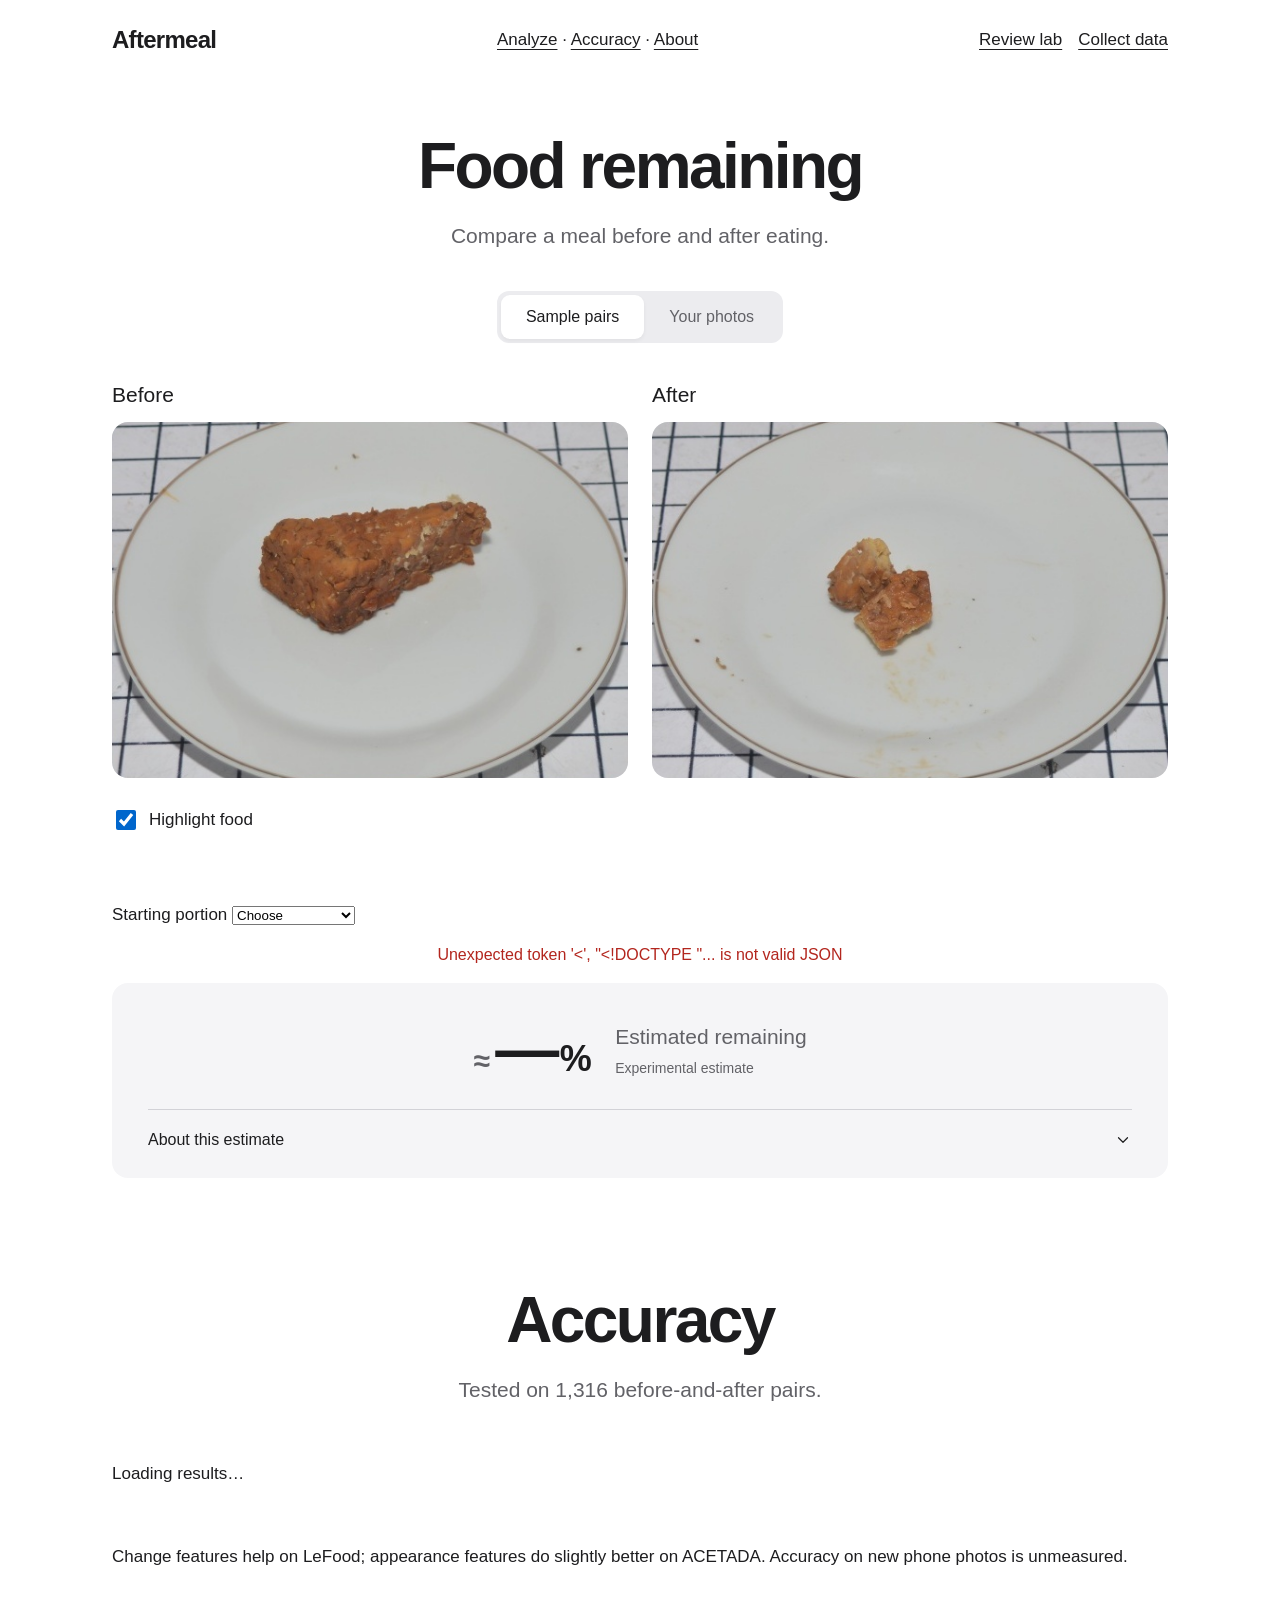
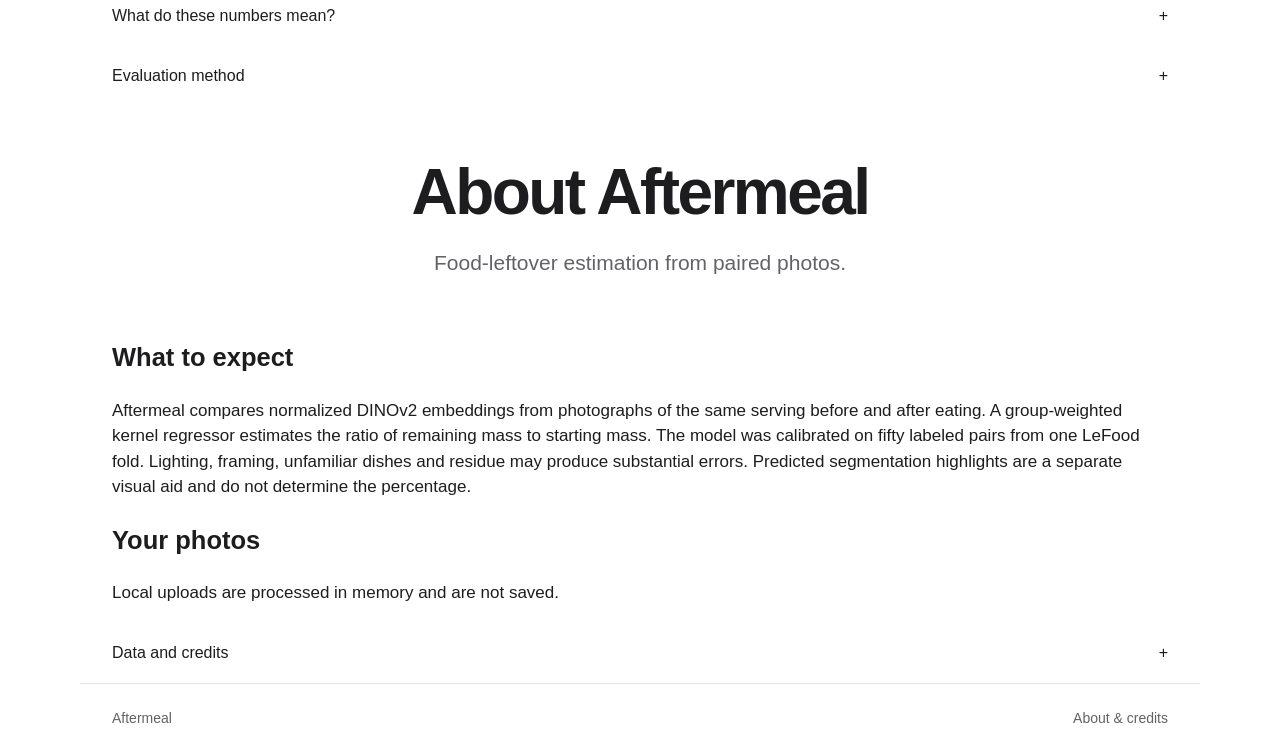
==== web/index.html @ 1f133460 "Replace gallery diagnostics with concise dish labels" ====
<!doctype html>
<html lang="en">
<head>
  <meta charset="utf-8"><meta name="viewport" content="width=device-width, initial-scale=1">
  <meta name="theme-color" content="#ffffff"><title>Aftermeal — Food remaining</title>
  <meta name="description" content="Compare before-and-after meal photos, inspect experimental food highlights, and explore a reproducible benchmark of leftover estimation.">
  <link rel="icon" href="data:,"><link rel="stylesheet" href="/web/style.css">
  <script src="/web/app.js" type="module"></script>
</head>
<body data-source="examples">
<svg class="icon-defs" xmlns="http://www.w3.org/2000/svg" aria-hidden="true"><defs>
<symbol id="i-arrow" viewBox="0 0 24 24"><path d="M5 12h14m-6-6 6 6-6 6"/></symbol>
<symbol id="i-upload" viewBox="0 0 24 24"><path d="M12 16V3m-5 5 5-5 5 5M4 16v5h16v-5"/></symbol>
</defs></svg>
<a class="skip-link" href="#main">Workspace</a>
<header class="header">
 <a class="brand" href="#analyze" aria-label="Aftermeal home"><span>Aftermeal</span></a>
 <nav><a href="#view-analyze">Analyze</a> · <a href="#view-benchmark">Accuracy</a> · <a href="#view-about">About</a></nav>
<nav class="project-tools"><a href="/lab">Review lab</a><a href="/capture">Collect data</a></nav></header>
<main id="main" tabindex="-1">
<section id="view-analyze" role="tabpanel" aria-label="Analyze">
 <div class="page-heading"><h1>Food remaining</h1><p>Compare a meal before and after eating.</p></div>
 <div class="workspace">
  <section class="pair-workspace" aria-label="Photo pair analysis">
   <div class="workspace-toolbar"><div class="mode-switch" aria-label="Image source"><button id="mode-examples" aria-pressed="true">Sample pairs</button><button id="mode-upload" aria-pressed="false">Your photos</button></div></div>
   <p id="public-mode-note" class="public-mode-note" hidden>Choose a sample below.</p>
   <div class="photos">
    <div class="photo-column"><div class="photo-heading"><h2>Before</h2></div><label class="photo" id="before-zone"><span class="empty-photo"><svg class="icon"><use href="#i-upload"/></svg><strong>Add before photo</strong></span><img id="before-image" src="/examples/images/L492_before.jpg" alt="Meal before eating"><input id="before-input" type="file" accept="image/jpeg,image/png" aria-label="Choose before photo"><span class="photo-edit">Change photo</span></label></div>
    <div class="photo-column"><div class="photo-heading"><h2>After</h2></div><label class="photo" id="after-zone"><span class="empty-photo"><svg class="icon"><use href="#i-upload"/></svg><strong>Add after photo</strong></span><img id="after-image" src="/examples/images/L492_after.jpg" alt="The same meal after eating"><input id="after-input" type="file" accept="image/jpeg,image/png" aria-label="Choose after photo"><span class="photo-edit">Change photo</span></label></div>
   </div>
   <div id="highlight-controls" class="highlight-controls"><label><input id="show-highlight" type="checkbox" checked> Highlight food</label><p id="highlight-status" role="status" hidden></p></div>
   <div id="sample-tray"><div class="examples" id="examples" aria-label="Example photo pairs"></div></div>
   <p id="upload-guide" hidden>Same meal, before and after. JPG or PNG · up to 8 MB.</p>
   <label id="starting-control">Starting portion <select id="starting-portion"><option value="">Choose</option><option value="visible_food">Visible food</option><option value="empty_or_residue">Empty or residue</option><option value="uncertain">Uncertain</option></select></label><div class="action-row" hidden><button id="analyze" class="primary-button"><span class="button-text">Analyze pair</span><svg class="icon"><use href="#i-arrow"/></svg></button></div>
   <section id="input-feedback" hidden tabindex="-1" aria-labelledby="input-feedback-title"><h2 id="input-feedback-title">Check this pair</h2><ul id="input-issues"></ul></section>
   <p id="status" class="status" role="status" aria-live="polite"></p>
  </section>
  <section class="result-panel" aria-label="Model estimate" aria-busy="false">
   <div class="result-summary" aria-live="polite" aria-atomic="true"><div class="result-value"><span class="approx" aria-label="approximately">≈</span><span id="estimate">—</span><span class="percent">%</span></div><p>Estimated remaining<span class="result-caveat">Experimental estimate</span></p></div>
   <div id="reference" class="reference" hidden><div><span>Recorded remaining</span><strong id="recorded">—</strong></div><div><span>Error (points)</span><strong id="error">—</strong></div></div>
   <details class="model-details"><summary>About this estimate<svg class="icon disclosure-icon" viewBox="0 0 24 24" aria-hidden="true"><path d="m6 9 6 6 6-6"/></svg></summary><div class="estimate-details"><p id="sample-explanation" hidden></p>
    <p id="result-explanation">Select a pair to see its estimate.</p>
    <dl><div><dt>Encoder</dt><dd>DINOv2 ViT-S/14</dd></div><div><dt>Features</dt><dd>Cosine change</dd></div><div><dt>Calibration</dt><dd>50 LeFood pairs</dd></div><div><dt>Output range</dt><dd>0–125%</dd></div></dl>
    <p>Photos cannot establish weight in grams. Highlights can include residue and do not determine the estimate. <a href="#about">About Aftermeal</a></p>
   </div></details>
  </section>
 </div>

</section>
<section id="view-benchmark" role="tabpanel" aria-label="Accuracy">
 <div class="page-heading"><h1>Accuracy</h1><p>Tested on 1,316 before-and-after pairs.</p></div>
 <div id="benchmark-charts" class="benchmark-results"><p>Loading results…</p></div>
 <p class="accuracy-note">Change features help on LeFood; appearance features do slightly better on ACETADA. Accuracy on new phone photos is unmeasured.</p>
 <details class="info-row"><summary>What do these numbers mean?<span aria-hidden="true">+</span></summary><p>These are average errors in percentage points. Predicting 50% when 40% remains gives an error of 10 points. Lower is better; 9.63 points does not mean 90.37% accuracy.</p></details>
 <details class="info-row"><summary>Evaluation method<span aria-hidden="true">+</span></summary><p>Five held-out folds per dataset, with 50 calibration pairs per fit. Food categories or participants and reviewed similar images stay separate across fitting boundaries. Model selection uses inner validation; errors are averaged within groups, then across groups.</p><p>One calibration repetition. These results measure within-dataset calibration, not transfer to new settings.</p></details>
</section>
<section id="view-about" role="tabpanel" aria-label="About">
 <div class="page-heading"><h1>About Aftermeal</h1><p>Food-leftover estimation from paired photos.</p></div>
 <div class="about-content">
  <section><h2>What to expect</h2><p>Aftermeal compares normalized DINOv2 embeddings from photographs of the same serving before and after eating. A group-weighted kernel regressor estimates the ratio of remaining mass to starting mass. The model was calibrated on fifty labeled pairs from one LeFood fold. Lighting, framing, unfamiliar dishes and residue may produce substantial errors. Predicted segmentation highlights are a separate visual aid and do not determine the percentage.</p></section>
  <section><h2>Your photos</h2><p id="privacy-description">Local uploads are processed in memory and are not saved.</p></section>
  <details class="info-row"><summary>Data and credits<span aria-hidden="true">+</span></summary><p>Sample photos: <a href="https://data.mendeley.com/datasets/cchsk79jkt/1" target="_blank" rel="noopener">LeFood-Set v1 ↗</a>, by Yuita Arum Sari, Yudi Arimba Wani and Atsushi Nakazawa. <a href="https://creativecommons.org/licenses/by/4.0/" target="_blank" rel="noopener">CC BY 4.0 ↗</a>. Overlays add predicted food regions.</p><p>The benchmark also uses derived features from <a href="https://skynet.ecn.purdue.edu/~coburn6/ACETADA/" target="_blank" rel="noopener">ACETADA ↗</a>, by Bruce Coburn and colleagues, under <a href="https://creativecommons.org/licenses/by-nc/4.0/" target="_blank" rel="noopener">CC BY-NC 4.0 ↗</a>.</p></details>
 </div>
</section>
</main>
<footer><span id="runtime-label">Aftermeal</span><a href="#about">About &amp; credits</a></footer>
</body></html>
---- web/style.css ----
:root {
  color-scheme: light;
  --canvas: #fff;
  --surface: #f5f5f7;
  --ink: #1d1d1f;
  --secondary: #626267;
  --line: #d2d2d7;
  --accent: #0066cc;
  --hover: #0055aa;
  --error: #b3261e;
  --body: 17px;
  --label: 16px;
  --small: 14px;
  font-family: -apple-system, BlinkMacSystemFont, "Helvetica Neue", sans-serif;
  color: var(--ink);
  background: var(--canvas);
  font-size: var(--body);
  line-height: 1.5;
}
* { box-sizing: border-box; }
body { margin: 0; }
[hidden] { display: none !important; }
button, input { font: inherit; }
button { cursor: pointer; color: inherit; }
a { color: inherit; text-underline-offset: 4px; }
button, a, summary { touch-action: manipulation; -webkit-tap-highlight-color: transparent; }
button:focus-visible, a:focus-visible, summary:focus-visible { outline: 3px solid var(--accent); outline-offset: 4px; }
::selection { background: #cce4ff; }
* { scrollbar-color: #b5b5ba var(--canvas); scrollbar-width: thin; }
.icon-defs { position: absolute; width: 0; height: 0; overflow: hidden; }
.icon { width: 20px; height: 20px; fill: none; stroke: currentColor; stroke-width: 1.6; stroke-linecap: round; stroke-linejoin: round; flex-shrink: 0; }
.skip-link { position: absolute; top: -80px; left: 16px; padding: 12px; background: var(--canvas); z-index: 10; }
.skip-link:focus { top: 10px; }
.header { max-width: 1120px; margin: auto; height: 80px; display: flex; justify-content: space-between; align-items: center; padding: 0 32px; gap: 24px; }
.brand { display: flex; align-items: center; font-size: 24px; font-weight: 600; letter-spacing: -.03em; text-decoration: none; }
.logo { display: none; }
.main-tabs { display: flex; gap: 32px; }
.main-tabs button { border: 0; background: none; color: var(--secondary); padding: 12px 0; font-size: var(--label); }
.main-tabs button[aria-selected="true"] { color: var(--ink); font-weight: 600; }
.main-tabs button:hover { color: var(--accent); }
main { max-width: 1120px; padding: 0 32px; margin: auto; min-height: calc(100vh - 168px); }
.page-heading { text-align: center; padding: 52px 0 40px; }
h1 { font-size: clamp(40px, 5vw, 64px); line-height: 1.08; letter-spacing: -.04em; font-weight: 600; margin: 0 auto 20px; text-wrap: balance; max-width: 20ch; }
.page-heading p { font-size: 21px; line-height: 1.4; color: var(--secondary); margin: 0 auto; max-width: 48ch; text-wrap: balance; }
.workspace-toolbar { display: flex; justify-content: center; margin-bottom: 36px; }
.mode-switch { display: flex; padding: 4px; background: #ececef; border-radius: 12px; }
.mode-switch button { background: transparent; border: 0; color: var(--secondary); border-radius: 9px; padding: 10px 25px; font-size: var(--label); font-weight: 500; transition: color .2s, background .2s; }
.mode-switch button[aria-pressed="true"] { background: var(--canvas); color: var(--ink); box-shadow: 0 2px 4px #0000000d; }
.mode-switch button:hover { color: var(--ink); }
.photos { display: grid; grid-template-columns: 1fr 1fr; gap: 24px; }
.photo-column { min-width: 0; }
.photo-heading h2 { font-size: 21px; font-weight: 500; margin: 0 0 12px; }
.photo { display: block; position: relative; aspect-ratio: 1.45; border-radius: 16px; overflow: hidden; background: var(--surface); }
.photo img { width: 100%; height: 100%; position: absolute; inset: 0; object-fit: cover; }
.photo img:not([src]) { display: none; }
.photo input { position: absolute; inset: 0; width: 100%; height: 100%; opacity: 0; cursor: pointer; z-index: 3; }
body[data-source="examples"] .photo input,
body[data-source="examples"] .photo-edit,
body[data-source="examples"] .empty-photo { display: none; }
body[data-source="upload"] .photo { cursor: pointer; }
.photo:focus-within { outline: 3px solid var(--accent); outline-offset: 4px; }
.photo.dragging { outline: 3px solid var(--accent); outline-offset: 4px; }
.empty-photo { position: absolute; inset: 0; display: flex; align-items: center; justify-content: center; flex-direction: column; gap: 15px; text-align: center; padding: 16px; color: var(--accent); }
.empty-photo .icon { width: 30px; height: 30px; }
.empty-photo strong { font-size: var(--body); font-weight: 500; }
.photo:has(img[src]) .empty-photo { display: none; }
.photo-edit { position: absolute; bottom: 16px; left: 50%; transform: translateX(-50%); padding: 10px 20px; white-space: nowrap; background: #ffffffef; border-radius: 22px; font-size: var(--label); pointer-events: none; }
.photo:has(img:not([src])) .photo-edit { display: none; }
.examples { display: grid; grid-template-columns: repeat(3, minmax(0, 1fr)); gap: 16px; margin: 24px 0 36px; }
.example { display: flex; align-items: center; justify-content: flex-start; gap: 12px; border: 2px solid transparent; padding: 8px; background: none; border-radius: 12px; min-width: 0; text-align: left; transition: background .2s, border-color .2s; }
.example:hover { background: var(--surface); }
.example[aria-pressed="true"] { border-color: var(--accent); }
.example-images { display: block; flex-shrink: 0; }
.example-images img { display: block; width: 52px; height: 52px; object-fit: cover; border-radius: 7px; }
.example-name { font-size: var(--label); line-height: 1.25; }
#upload-guide { text-align: center; max-width: 55ch; margin: 24px auto; color: var(--secondary); font-size: var(--label); }
#input-feedback { max-width: 680px; margin: 28px auto; padding: 24px; border-radius: 12px; background: var(--surface); }
#input-feedback h2 { font-size: 22px; margin: 0 0 12px; }
#input-feedback ul { padding-left: 22px; margin: 12px 0; }
#input-feedback li { margin: 10px 0; }
#input-feedback p { font-size: var(--label); color: var(--secondary); margin-bottom: 0; }
.action-row { text-align: center; margin: 26px 0 12px; }
.primary-button { display: inline-flex; align-items: center; justify-content: center; gap: 16px; border: 0; border-radius: 28px; padding: 13px 28px; min-height: 48px; background: var(--accent); color: white; font-size: var(--body); transition: background .2s; }
.primary-button:hover { background: var(--hover); }
.primary-button:disabled { background: #e5e5ea; color: #626267; cursor: wait; }
.primary-button .icon { display: none; }
.status { text-align: center; font-size: var(--label); color: var(--secondary); line-height: 1.5; max-width: 60ch; margin: 16px auto; }
.status:empty { display: none; }
.status.error { color: var(--error); }
.result-panel { margin: 0 auto 56px; background: var(--surface); border-radius: 16px; padding: 28px 36px 8px; }
.result-summary { display: flex; align-items: center; justify-content: center; gap: 26px; padding: 2px 0 22px; }
.result-value { display: flex; align-items: baseline; font-size: 64px; line-height: 1.15; letter-spacing: -.04em; font-weight: 600; font-variant-numeric: tabular-nums; }
.percent { font-size: 36px; margin-left: 3px; }
.result-summary > p { font-size: 21px; color: var(--secondary); margin: 0; }
.model-details { border-top: 1px solid var(--line); }
summary { display: flex; align-items: center; justify-content: space-between; gap: 20px; cursor: pointer; list-style: none; padding: 18px 0; font-size: var(--label); }
summary::-webkit-details-marker { display: none; }
.disclosure-icon { width: 18px; height: 18px; transition: transform .2s; }
details[open] .disclosure-icon { transform: rotate(180deg); }
.estimate-details { display: grid; grid-template-columns: 1fr 1fr; gap: 16px 48px; padding: 8px 0 24px; }
.estimate-details p { font-size: var(--body); color: var(--secondary); margin: 0; line-height: 1.5; max-width: 65ch; }
.reference > div, dl > div { display: flex; justify-content: space-between; gap: 20px; margin-bottom: 12px; font-size: var(--label); }
.reference span, dt { color: var(--secondary); }
.reference strong, dd { font-weight: 500; margin: 0; font-variant-numeric: tabular-nums; }
dl { margin: 0; }
footer { display: flex; justify-content: space-between; gap: 24px; max-width: 1120px; margin: auto; border-top: 1px solid #e5e5ea; padding: 24px 32px; color: var(--secondary); font-size: var(--small); }
footer a { text-decoration: none; } footer a:hover { text-decoration: underline; }
.highlight-controls { margin: 20px 0 8px; }
.highlight-controls label { display: flex; align-items: center; flex-wrap: wrap; gap: 10px; min-height: 44px; cursor: pointer; }
.highlight-controls input { width: 20px; height: 20px; accent-color: var(--accent); }
.highlight-controls input:focus-visible { outline: 3px solid var(--accent); outline-offset: 4px; }
.experimental { color: var(--secondary); font-size: var(--small); }
.highlight-controls p { margin: 4px 0; max-width: 75ch; color: var(--secondary); font-size: var(--label); }
.upload-highlight-note { max-width: 60ch; margin: 20px auto; text-align: center; color: var(--secondary); font-size: var(--label); }
.result-panel > .reference { display: grid; grid-template-columns: 1fr 1fr; gap: 24px; max-width: 580px; margin: 0 auto; text-align: center; }
.result-panel > .reference > div { flex-direction: column; gap: 4px; }
.result-panel > .reference strong { font-size: 28px; }
.sample-explanation { text-align: center; color: var(--secondary); margin: 12px auto 24px; max-width: 64ch; }
.accuracy-intro { max-width: 720px; margin: 0 auto 40px; }
.accuracy-intro h2 { font-size: 22px; margin: 0 0 10px; font-weight: 600; }
.accuracy-intro p { margin: 0; color: var(--secondary); }
.accuracy-intro strong { color: var(--ink); font-weight: 600; }
.benchmark-results { overflow-x: auto; margin-bottom: 40px; }
.accuracy-table { border-collapse: collapse; width: 100%; font-size: var(--body); }
.accuracy-table caption { text-align: left; font-size: var(--label); color: var(--secondary); padding-bottom: 16px; }
.accuracy-table th, .accuracy-table td { border-bottom: 1px solid var(--line); padding: 20px 16px; text-align: right; font-variant-numeric: tabular-nums; }
.accuracy-table th:first-child { text-align: left; width: 58%; padding-left: 0; }
.accuracy-table th { font-weight: 600; }
.accuracy-table th span { display: block; font-size: var(--label); font-weight: 400; color: var(--secondary); margin-top: 5px; max-width: 48ch; }
.accuracy-table td { font-size: 24px; }
.accuracy-table thead th { vertical-align: top; }
.benchmark-reading { display: grid; grid-template-columns: 1fr 1.5fr; gap: 48px; border-top: 1px solid var(--line); padding: 36px 0; }
.benchmark-reading h2, .method-limit h2 { font-size: 28px; line-height: 1.2; font-weight: 600; letter-spacing: -.025em; margin: 0; }
.benchmark-reading p { margin: 0 0 16px; color: var(--secondary); max-width: 65ch; }
.benchmark-reading strong { color: var(--ink); font-weight: 600; }
.reproduce { border-top: 1px solid var(--line); margin-bottom: 48px; }
.reproduce summary { font-size: var(--body); }
.reproduce p { color: var(--secondary); }
.reproduce code { display: block; background: var(--surface); border-radius: 10px; padding: 20px; font-size: var(--small); overflow-wrap: anywhere; }
.method-layout { display: grid; grid-template-columns: 1fr 1.15fr; gap: 80px; margin: 20px 0 50px; }
.method-intro p { color: var(--secondary); margin: 0; }
.formula { padding: 30px 0; }
.formula > span { display: block; color: var(--secondary); margin-bottom: 12px; }
.formula strong { font-size: 21px; font-weight: 500; }
.formula strong span { margin: 0 12px; color: var(--accent); }
.method-steps { list-style: none; padding: 0; margin: 0; }
.method-steps li { display: flex; gap: 22px; padding-bottom: 26px; margin-bottom: 26px; border-bottom: 1px solid var(--line); }
.method-steps li > span { color: var(--secondary); }
.method-steps h2 { font-size: 21px; font-weight: 600; margin: 0 0 10px; }
.method-steps p { color: var(--secondary); margin: 0; }
.method-limit { display: grid; grid-template-columns: 1fr 1.5fr; gap: 48px; border-top: 1px solid var(--line); padding: 36px 0 56px; }
.method-limit p { color: var(--secondary); margin: 0; max-width: 65ch; }
@media (max-width: 900px) {
 .example { flex-direction: column; gap: 8px; text-align: center; }
 .example-images img { width: 64px; height: 50px; }
 .example-name { font-size: var(--small); }
 .method-layout { gap: 36px; }
}
@media (max-width: 600px) {
 .header { padding: 16px 20px 0; height: auto; flex-direction: column; gap: 8px; }
 .brand { font-size: 24px; }
 .main-tabs { justify-content: center; gap: 25px; width: 100%; }
 .main-tabs button { font-size: var(--small); min-height: 44px; }
 main { padding: 0 20px; }
 .page-heading { padding: 36px 0 28px; }
 h1 { font-size: 40px; letter-spacing: -.035em; margin-bottom: 16px; }
 .page-heading p { font-size: 19px; max-width: 28ch; }
 .workspace-toolbar { margin-bottom: 28px; }
 .mode-switch button { padding: 10px 20px; }
 .photos { gap: 12px; }
 .photo { aspect-ratio: .9; border-radius: 12px; }
 .photo-heading h2 { font-size: var(--body); margin-bottom: 10px; }
 .photo-edit { font-size: var(--small); padding: 10px 14px; bottom: 10px; }
 .empty-photo { gap: 12px; padding: 10px; }
 .empty-photo strong { font-size: var(--label); }
 .examples { gap: 6px; margin: 20px 0 28px; }
 .example { padding: 7px 3px; gap: 8px; }
 .example-images img { width: 50px; height: 42px; }
 .example-name { font-size: var(--small); }
 .result-panel { padding: 24px 20px 6px; margin-bottom: 36px; }
 .result-summary { flex-direction: column; gap: 6px; padding-bottom: 24px; }
 .result-value { font-size: 56px; }
 .result-summary > p { font-size: 19px; }
 .estimate-details { grid-template-columns: 1fr; gap: 22px; }
 .reference > div, dl > div { font-size: var(--label); }
 .benchmark-reading, .method-layout, .method-limit { grid-template-columns: 1fr; gap: 26px; }
 .accuracy-table th, .accuracy-table td { padding: 16px 6px; }
 .accuracy-table th:first-child { width: 47%; }
 .accuracy-table th { font-size: var(--label); }
 .accuracy-table th span { font-size: var(--small); }
 .accuracy-table td { font-size: 20px; }
 .result-panel > .reference { gap: 12px; }
 .result-panel > .reference strong { font-size: 24px; }
 footer { flex-direction: column; gap: 10px; padding: 24px 20px; }
}
@media (prefers-reduced-motion: reduce) { *, *::before, *::after { transition: none !important; } }
.capture-link { font-size: 15px; white-space: nowrap; }
.case-link { font-size: 15px; white-space: nowrap; }
.page-heading .intro-note { font-size: 16px; margin-top: 12px; }
.public-mode-note { text-align: center; color: var(--secondary); font-size: 16px; margin: 0 0 24px; }
.approx { font-size: 30px; color: var(--secondary); margin-right: 8px; }
.result-caveat { display: block; font-size: 14px; margin-top: 5px; }
.secondary-button { border: 1px solid #86868b; background: transparent; padding: 10px 20px; border-radius: 24px; }
.case-study { max-width: 820px; padding-bottom: 48px; }
.case-study section { margin: 40px 0; }
.case-study h2 { font-size: 28px; line-height: 1.2; letter-spacing: -.02em; }
.case-study p, .case-study li { max-width: 70ch; }
.case-study li { margin-bottom: 12px; }
.case-study pre { padding: 20px; border-radius: 12px; background: var(--surface); overflow-x: auto; font-size: 14px; }
.case-study .page-heading { text-align: left; }
.case-study .page-heading h1, .case-study .page-heading p { margin-left: 0; }
.project-tools { display: flex; flex-wrap: wrap; gap: 16px; padding: 18px 0; }
@media (max-width: 600px) { .case-link { padding-bottom: 8px; } }
@media (max-width: 600px) { .header { flex-wrap: wrap; gap: 14px; } .capture-link { margin-left: auto; } }
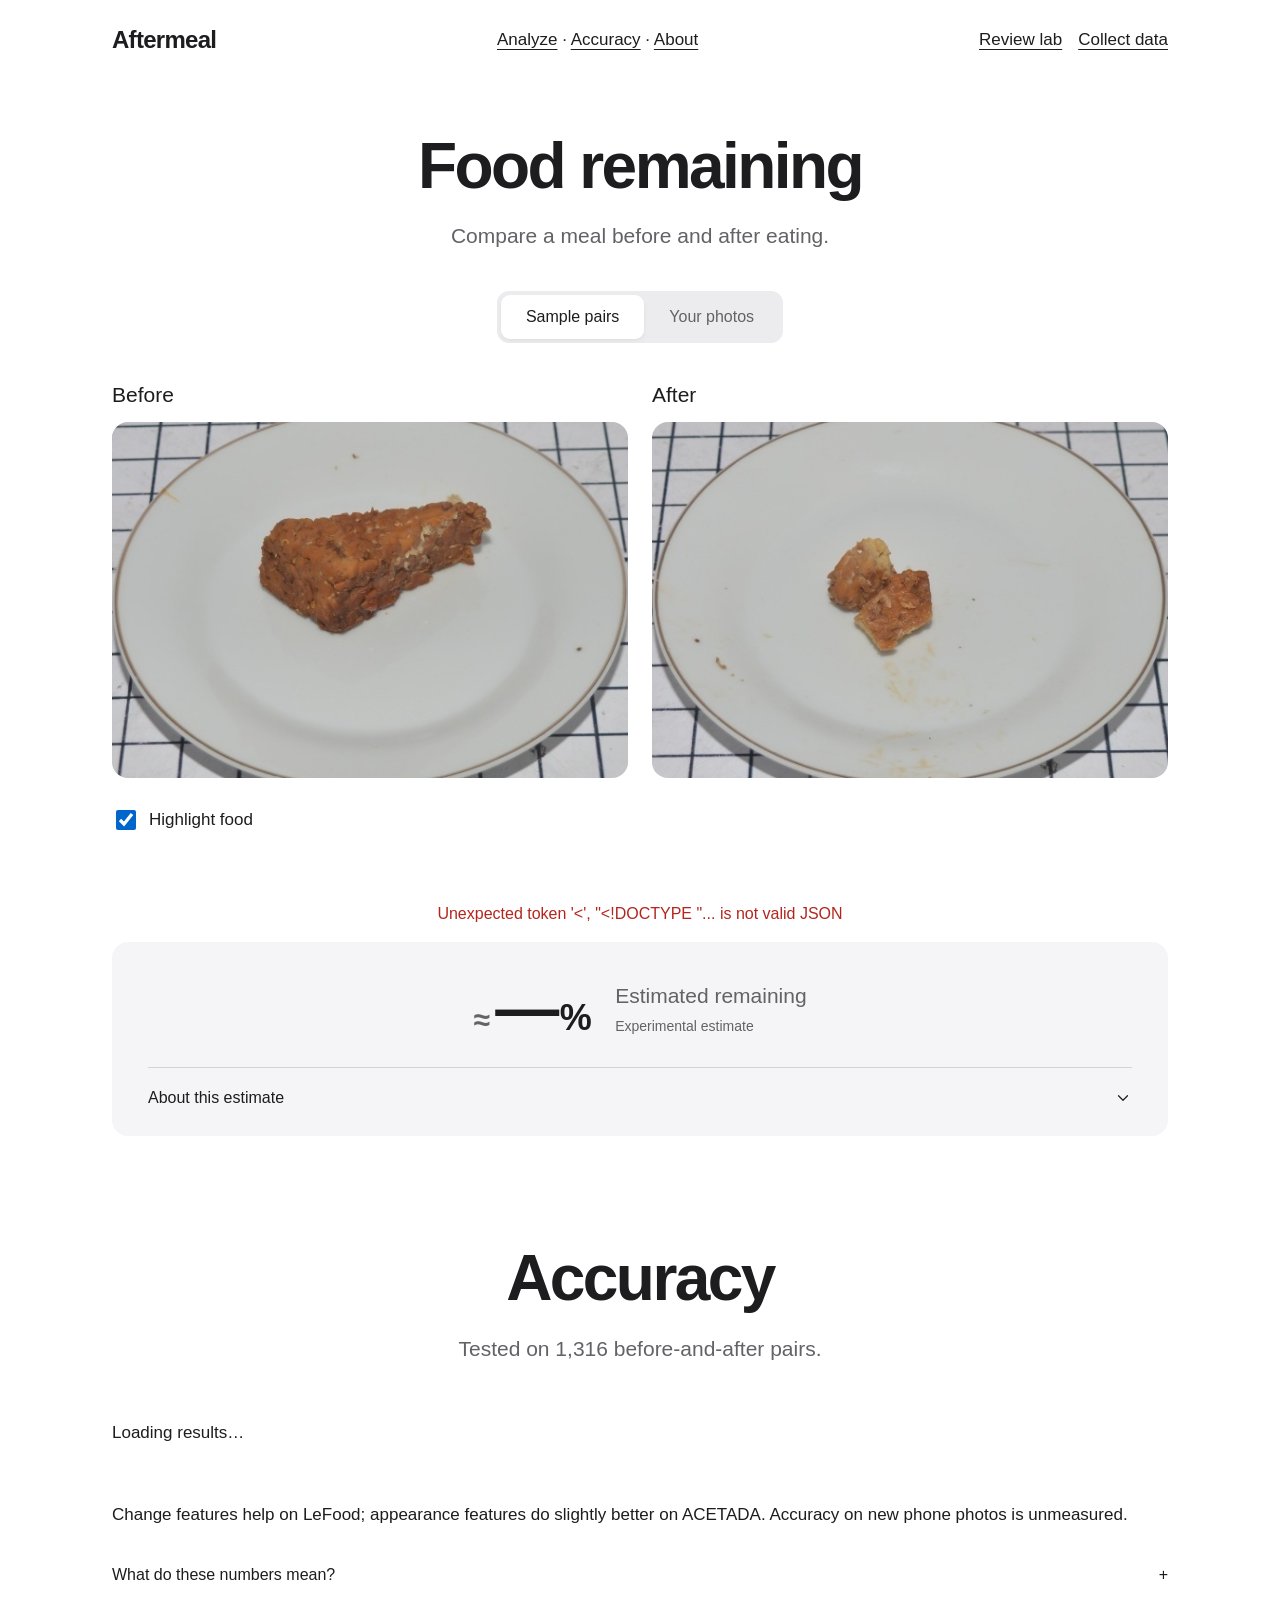
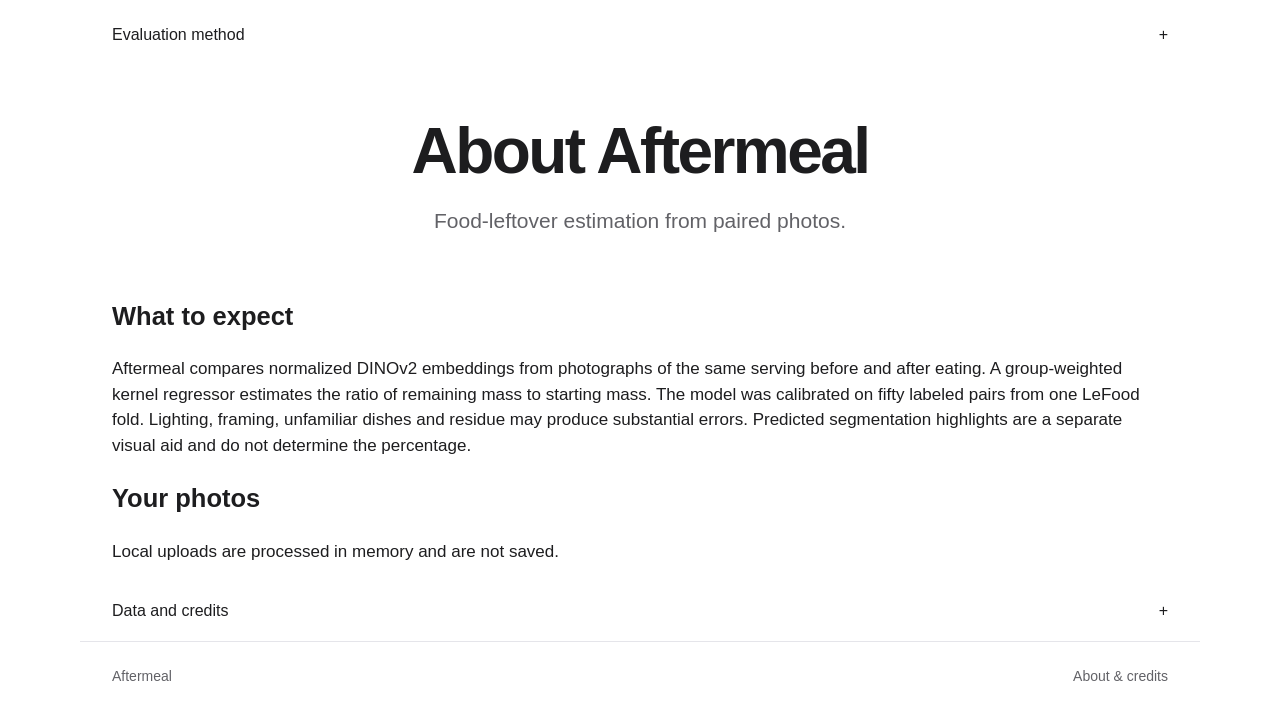
==== commit 233e1476: "Remove the starting-portion dropdown from the upload flow" ====
--- a/web/index.html
+++ b/web/index.html
@@ -31,7 +31,7 @@
    <div id="highlight-controls" class="highlight-controls"><label><input id="show-highlight" type="checkbox" checked> Highlight food</label><p id="highlight-status" role="status" hidden></p></div>
    <div id="sample-tray"><div class="examples" id="examples" aria-label="Example photo pairs"></div></div>
    <p id="upload-guide" hidden>Same meal, before and after. JPG or PNG · up to 8 MB.</p>
-   <label id="starting-control">Starting portion <select id="starting-portion"><option value="">Choose</option><option value="visible_food">Visible food</option><option value="empty_or_residue">Empty or residue</option><option value="uncertain">Uncertain</option></select></label><div class="action-row" hidden><button id="analyze" class="primary-button"><span class="button-text">Analyze pair</span><svg class="icon"><use href="#i-arrow"/></svg></button></div>
+   <div class="action-row" hidden><button id="analyze" class="primary-button"><span class="button-text">Analyze pair</span><svg class="icon"><use href="#i-arrow"/></svg></button></div>
    <section id="input-feedback" hidden tabindex="-1" aria-labelledby="input-feedback-title"><h2 id="input-feedback-title">Check this pair</h2><ul id="input-issues"></ul></section>
    <p id="status" class="status" role="status" aria-live="polite"></p>
   </section>
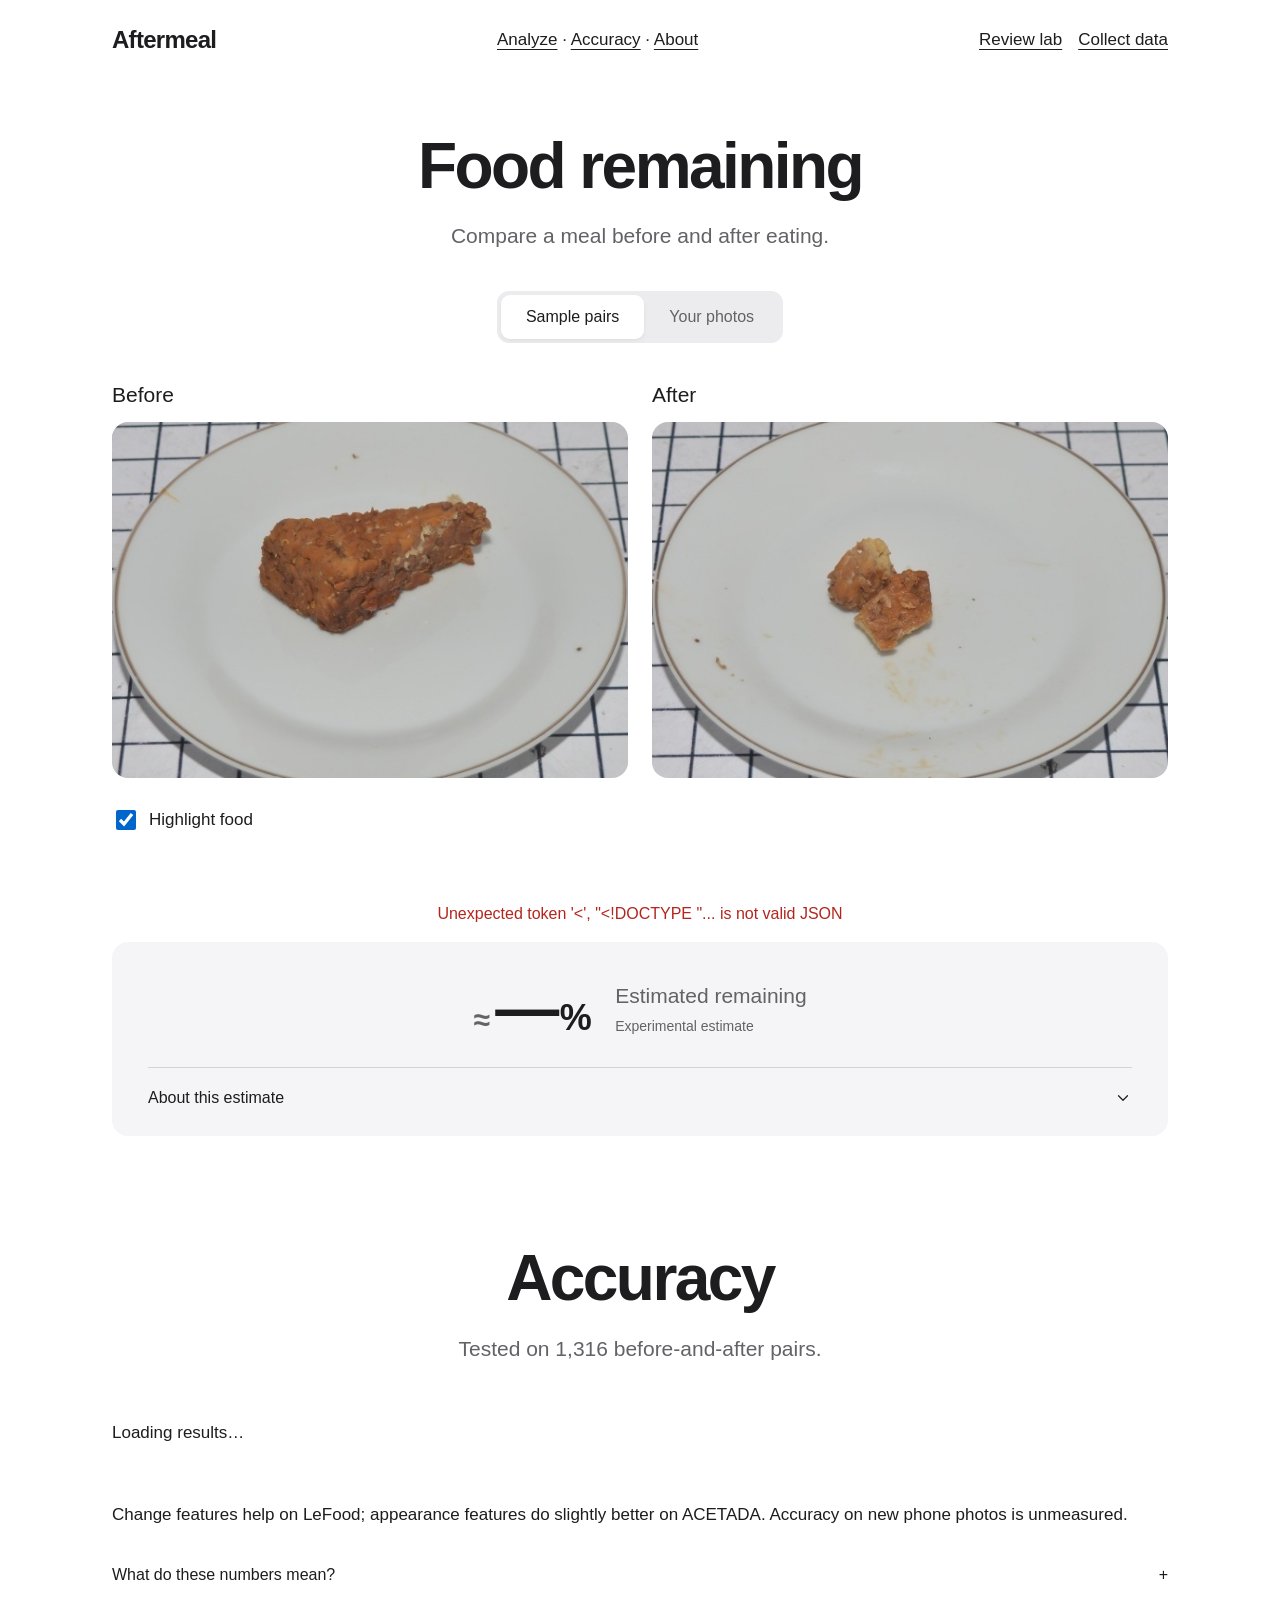
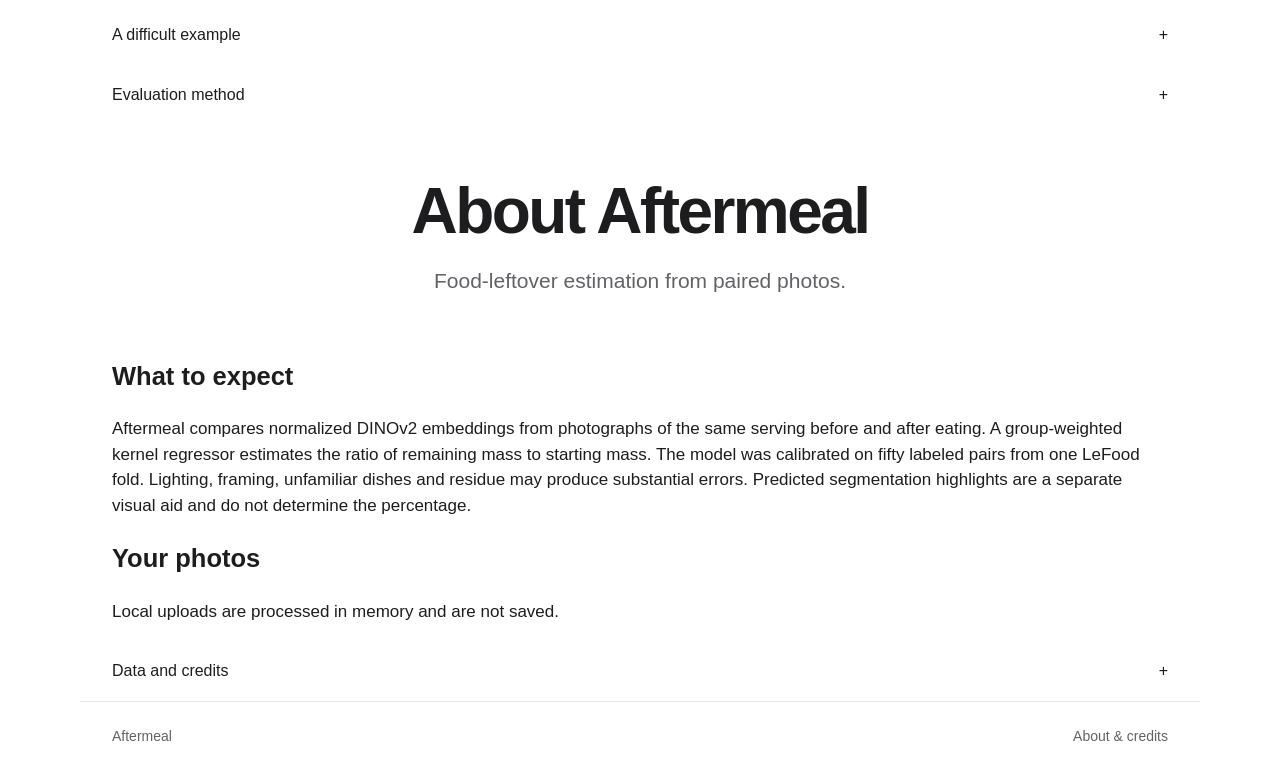
==== commit 94c9e948: "Keep the difficult example in an independent Accuracy panel" ====
--- a/web/index.html
+++ b/web/index.html
@@ -52,6 +52,11 @@
  <div id="benchmark-charts" class="benchmark-results"><p>Loading results…</p></div>
  <p class="accuracy-note">Change features help on LeFood; appearance features do slightly better on ACETADA. Accuracy on new phone photos is unmeasured.</p>
  <details class="info-row"><summary>What do these numbers mean?<span aria-hidden="true">+</span></summary><p>These are average errors in percentage points. Predicting 50% when 40% remains gives an error of 10 points. Lower is better; 9.63 points does not mean 90.37% accuracy.</p></details>
+ <details id="failure-case" class="info-row"><summary>A difficult example<span aria-hidden="true">+</span></summary>
+  <div class="failure-photos"><figure><img src="/examples/images/L81_before.jpg" alt="Rice before the meal" loading="lazy"><figcaption>Before</figcaption></figure><figure><img src="/examples/images/L81_after.jpg" alt="Rice remaining after the meal" loading="lazy"><figcaption>After</figcaption></figure></div>
+  <dl id="failure-metrics" class="failure-metrics" hidden><div><dt>Estimated</dt><dd id="failure-estimate"></dd></div><div><dt>Recorded</dt><dd id="failure-recorded"></dd></div><div><dt>Error</dt><dd id="failure-error"></dd></div></dl>
+  <p>Similar-looking portions can have very different weights.</p><p id="failure-status" role="status"></p><button id="retry-failure" class="secondary-button" hidden>Retry</button>
+ </details>
  <details class="info-row"><summary>Evaluation method<span aria-hidden="true">+</span></summary><p>Five held-out folds per dataset, with 50 calibration pairs per fit. Food categories or participants and reviewed similar images stay separate across fitting boundaries. Model selection uses inner validation; errors are averaged within groups, then across groups.</p><p>One calibration repetition. These results measure within-dataset calibration, not transfer to new settings.</p></details>
 </section>
 <section id="view-about" role="tabpanel" aria-label="About">
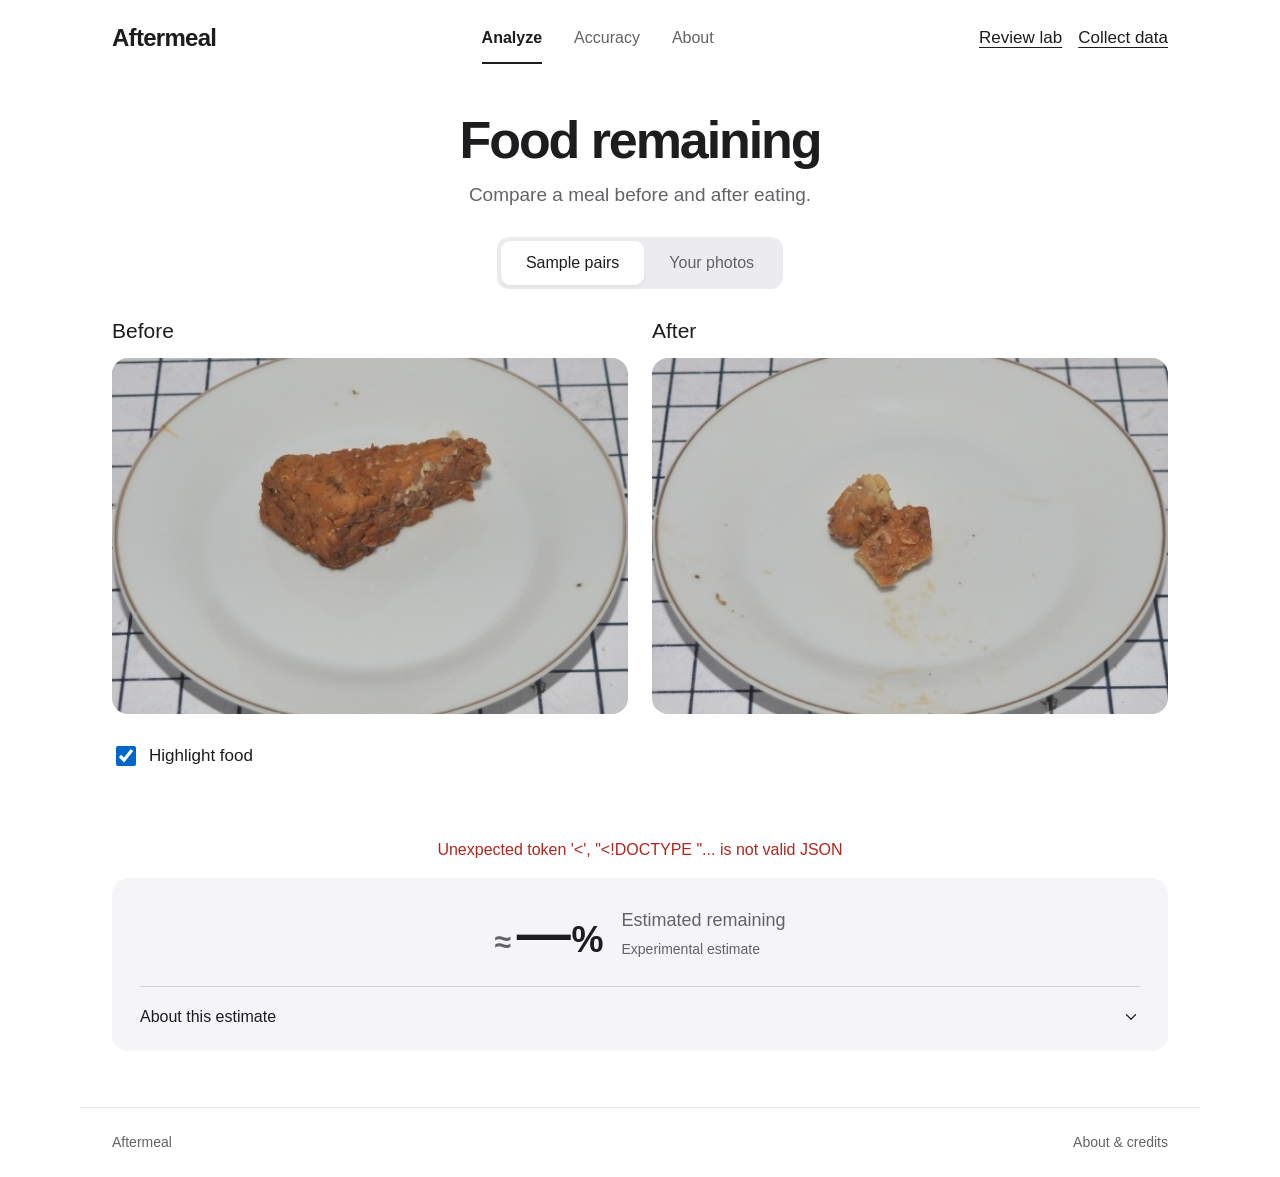
==== commit 49818a5e: "Unify Analyze, Accuracy and About navigation" ====
--- a/web/index.html
+++ b/web/index.html
@@ -15,10 +15,10 @@
 <a class="skip-link" href="#main">Workspace</a>
 <header class="header">
  <a class="brand" href="#analyze" aria-label="Aftermeal home"><span>Aftermeal</span></a>
- <nav><a href="#view-analyze">Analyze</a> · <a href="#view-benchmark">Accuracy</a> · <a href="#view-about">About</a></nav>
+ <nav class="main-tabs" role="tablist" aria-label="Project views"><button id="tab-analyze" role="tab" aria-selected="true" aria-controls="view-analyze" data-view="analyze">Analyze</button><button id="tab-benchmark" role="tab" aria-selected="false" aria-controls="view-benchmark" data-view="benchmark" tabindex="-1">Accuracy</button><button id="tab-about" role="tab" aria-selected="false" aria-controls="view-about" data-view="about" tabindex="-1">About</button></nav>
 <nav class="project-tools"><a href="/lab">Review lab</a><a href="/capture">Collect data</a></nav></header>
 <main id="main" tabindex="-1">
-<section id="view-analyze" role="tabpanel" aria-label="Analyze">
+<section id="view-analyze" role="tabpanel" aria-labelledby="tab-analyze">
  <div class="page-heading"><h1>Food remaining</h1><p>Compare a meal before and after eating.</p></div>
  <div class="workspace">
   <section class="pair-workspace" aria-label="Photo pair analysis">
@@ -47,7 +47,7 @@
  </div>
 
 </section>
-<section id="view-benchmark" role="tabpanel" aria-label="Accuracy">
+<section id="view-benchmark" role="tabpanel" aria-labelledby="tab-benchmark" hidden>
  <div class="page-heading"><h1>Accuracy</h1><p>Tested on 1,316 before-and-after pairs.</p></div>
  <div id="benchmark-charts" class="benchmark-results"><p>Loading results…</p></div>
  <p class="accuracy-note">Change features help on LeFood; appearance features do slightly better on ACETADA. Accuracy on new phone photos is unmeasured.</p>
@@ -59,7 +59,7 @@
  </details>
  <details class="info-row"><summary>Evaluation method<span aria-hidden="true">+</span></summary><p>Five held-out folds per dataset, with 50 calibration pairs per fit. Food categories or participants and reviewed similar images stay separate across fitting boundaries. Model selection uses inner validation; errors are averaged within groups, then across groups.</p><p>One calibration repetition. These results measure within-dataset calibration, not transfer to new settings.</p></details>
 </section>
-<section id="view-about" role="tabpanel" aria-label="About">
+<section id="view-about" role="tabpanel" aria-labelledby="tab-about" hidden>
  <div class="page-heading"><h1>About Aftermeal</h1><p>Food-leftover estimation from paired photos.</p></div>
  <div class="about-content">
   <section><h2>What to expect</h2><p>Aftermeal compares normalized DINOv2 embeddings from photographs of the same serving before and after eating. A group-weighted kernel regressor estimates the ratio of remaining mass to starting mass. The model was calibrated on fifty labeled pairs from one LeFood fold. Lighting, framing, unfamiliar dishes and residue may produce substantial errors. Predicted segmentation highlights are a separate visual aid and do not determine the percentage.</p></section>
--- a/web/style.css
+++ b/web/style.css
@@ -213,3 +213,40 @@
 @media (max-width: 600px) { .case-link { padding-bottom: 8px; } }
 @media (max-width: 600px) { .header { flex-wrap: wrap; gap: 14px; } .capture-link { margin-left: auto; } }
 
+/* The product has one persistent shell; research tools use their own local pages. */
+body[data-source] .header { height: 76px; }
+body[data-source] .page-heading { padding: 36px 0 28px; }
+body[data-source] h1 { font-size: clamp(36px, 4.5vw, 52px); margin-bottom: 14px; }
+body[data-source] .page-heading p { font-size: 19px; }
+body[data-source] .workspace-toolbar { margin-bottom: 26px; }
+body[data-source] .main-tabs button[aria-selected="true"] { box-shadow: 0 2px 0 var(--ink); }
+body[data-source] .result-panel { display: grid; grid-template-columns: 1fr 1fr; gap: 0 28px; padding: 24px 28px 4px; }
+body[data-source] .result-summary { gap: 20px; padding: 0 0 22px; }
+body[data-source] .result-value { font-size: 54px; }
+body[data-source] .result-summary > p { font-size: 18px; }
+body[data-source] .result-panel > .reference { align-content: center; width: 100%; padding-bottom: 14px; }
+body[data-source] .model-details { grid-column: 1 / -1; }
+body[data-source] .result-summary:has(+ .reference[hidden]) { grid-column: 1 / -1; }
+body[data-source] .accuracy-table td { font-size: 22px; }
+.accuracy-note { color: var(--secondary); max-width: 70ch; margin: 0 0 32px; }
+.info-row { border-top: 1px solid var(--line); padding-bottom: 0; }
+.info-row:last-child { border-bottom: 1px solid var(--line); }
+.info-row summary { padding: 22px 0; font-size: 17px; }
+.info-row summary > span { font-size: 22px; color: var(--secondary); }
+.info-row[open] summary > span { transform: rotate(45deg); }
+.info-row > p { margin: 0 0 22px; color: var(--secondary); max-width: 75ch; }
+.info-row #failure-status:empty { display: none; }
+.info-row > button { margin-bottom: 22px; }
+#view-benchmark, #view-about { padding-bottom: 48px; }
+.failure-photos { display: grid; grid-template-columns: 1fr 1fr; gap: 20px; }
+.failure-photos figure { margin: 0; min-width: 0; }
+.failure-photos img { width: 100%; aspect-ratio: 1.3; object-fit: contain; display: block; background: var(--surface); border-radius: 12px; }
+.failure-photos figcaption { padding: 10px 0; color: var(--secondary); font-size: 15px; }
+.failure-metrics { display: grid; grid-template-columns: repeat(3, 1fr); gap: 20px; margin: 14px 0 24px; background: var(--surface); padding: 20px; border-radius: 12px; }
+.failure-metrics > div { display: block; margin: 0; }
+.failure-metrics dd { margin-top: 5px; font-size: 24px; }
+.about-content { max-width: 720px; margin: auto; }
+.about-content section { padding: 0 0 24px; }
+.about-content h2 { font-size: 21px; margin: 0 0 10px; }
+.about-content p { color: var(--secondary); margin: 0; }
+.about-content .info-row p { margin-bottom: 18px; }
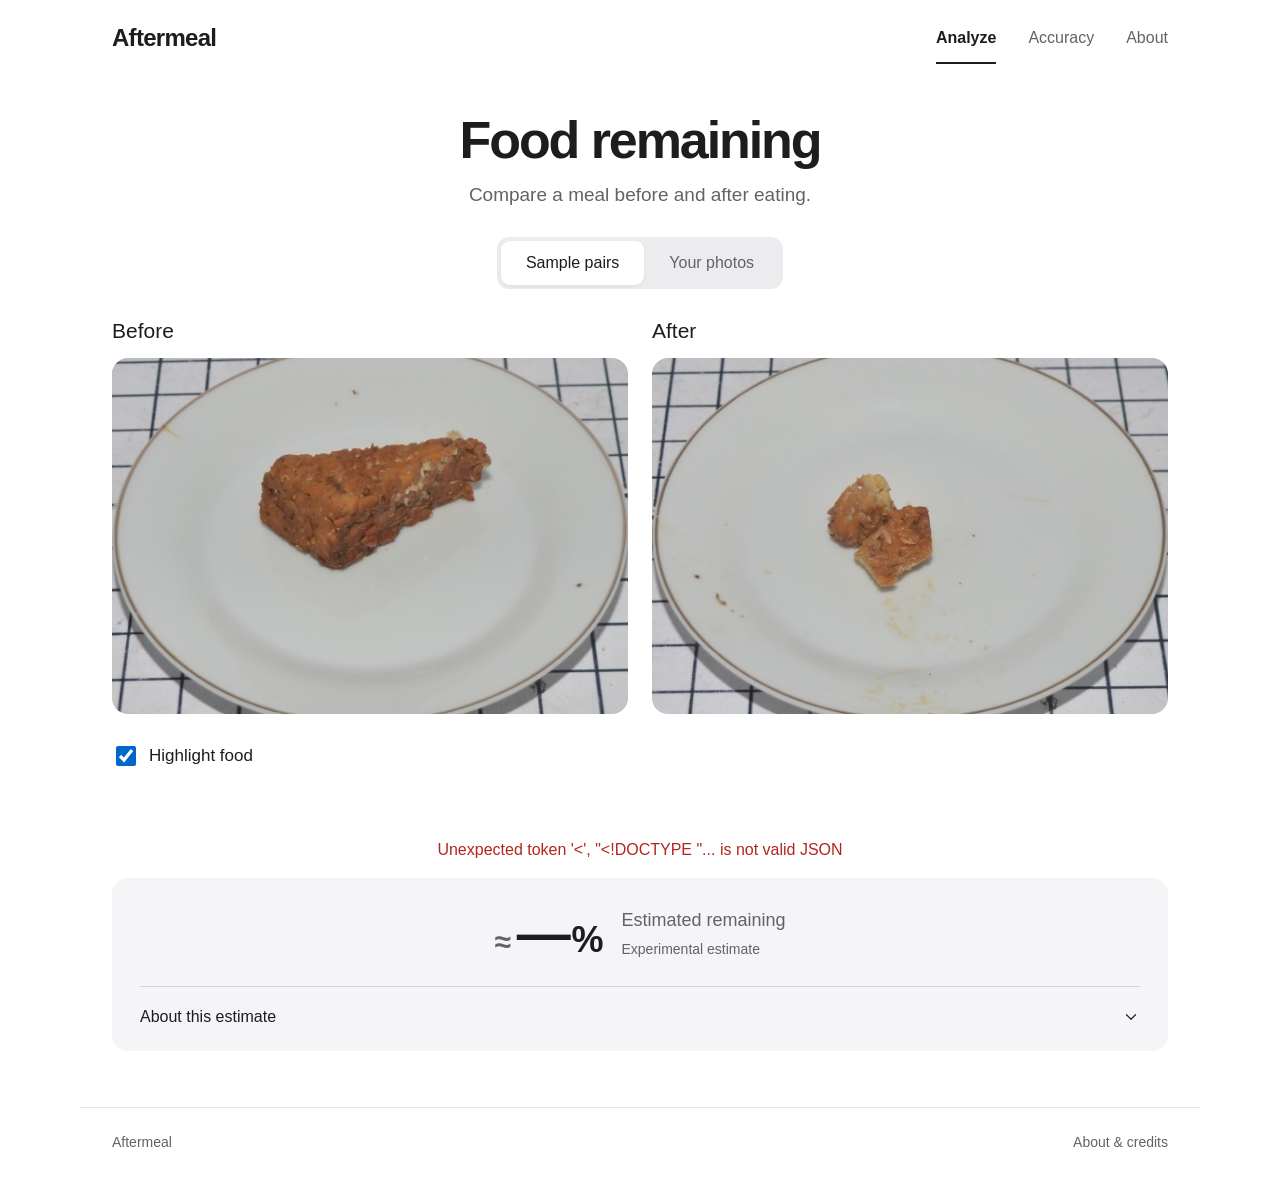
==== commit 3df358bb: "Keep developer tools out of the main product navigation" ====
--- a/web/index.html
+++ b/web/index.html
@@ -12,11 +12,11 @@
 <symbol id="i-arrow" viewBox="0 0 24 24"><path d="M5 12h14m-6-6 6 6-6 6"/></symbol>
 <symbol id="i-upload" viewBox="0 0 24 24"><path d="M12 16V3m-5 5 5-5 5 5M4 16v5h16v-5"/></symbol>
 </defs></svg>
-<a class="skip-link" href="#main">Workspace</a>
+<a class="skip-link" href="#main">Skip to workspace</a>
 <header class="header">
  <a class="brand" href="#analyze" aria-label="Aftermeal home"><span>Aftermeal</span></a>
  <nav class="main-tabs" role="tablist" aria-label="Project views"><button id="tab-analyze" role="tab" aria-selected="true" aria-controls="view-analyze" data-view="analyze">Analyze</button><button id="tab-benchmark" role="tab" aria-selected="false" aria-controls="view-benchmark" data-view="benchmark" tabindex="-1">Accuracy</button><button id="tab-about" role="tab" aria-selected="false" aria-controls="view-about" data-view="about" tabindex="-1">About</button></nav>
-<nav class="project-tools"><a href="/lab">Review lab</a><a href="/capture">Collect data</a></nav></header>
+</header>
 <main id="main" tabindex="-1">
 <section id="view-analyze" role="tabpanel" aria-labelledby="tab-analyze">
  <div class="page-heading"><h1>Food remaining</h1><p>Compare a meal before and after eating.</p></div>
